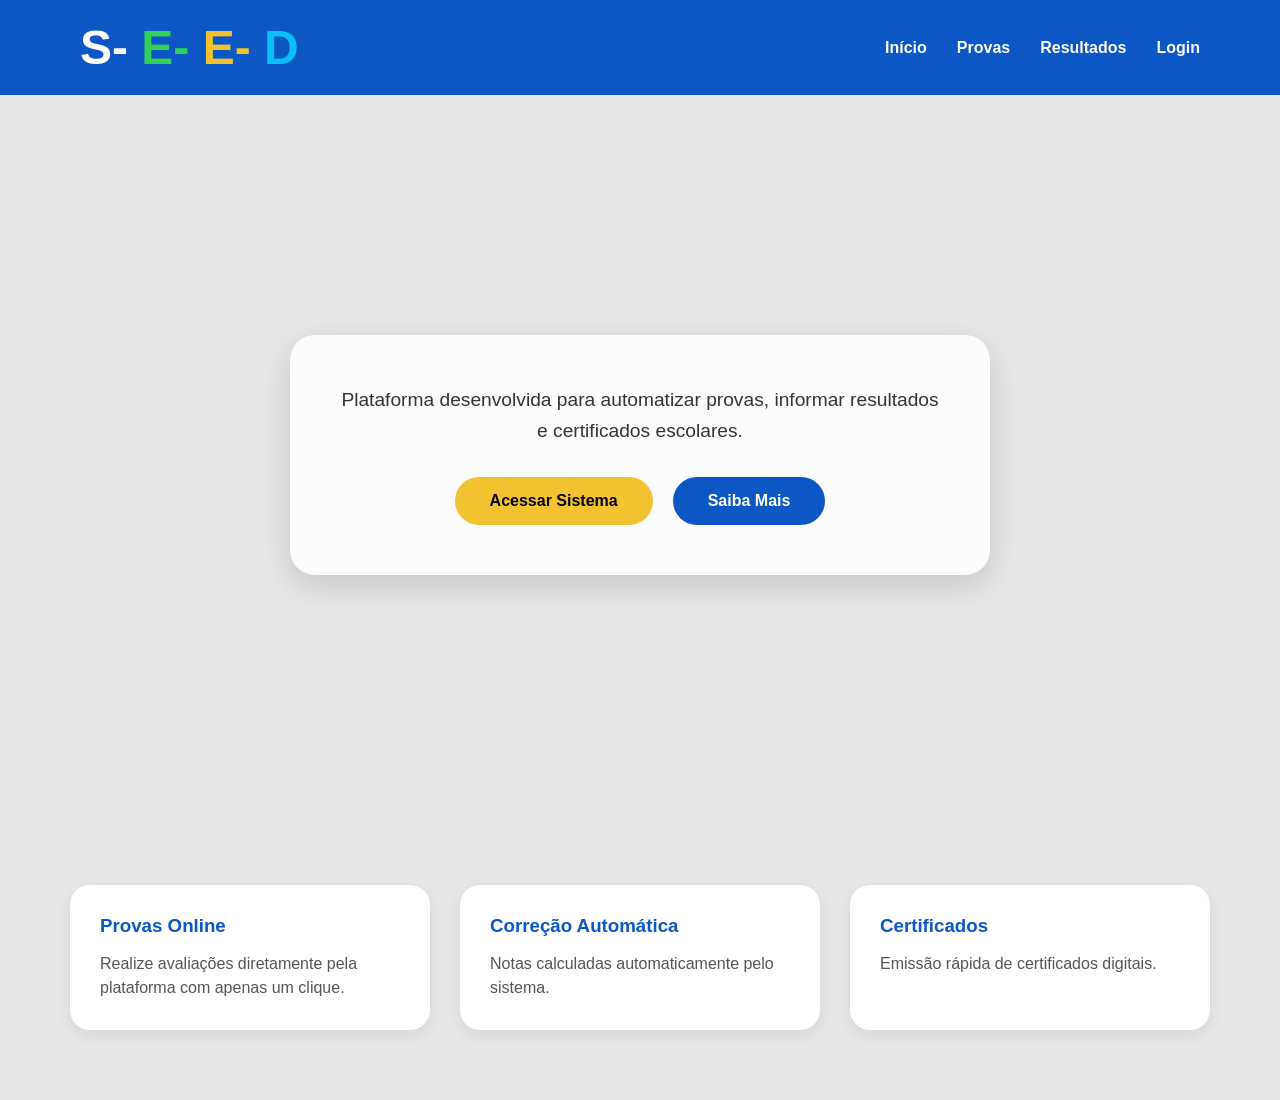
==== frontend/index.html @ aa375d71 "Merge pull request #15 from Rafael-F-A/dev/rafael Atualizaçoes no Frontend" ====
<!DOCTYPE html>
<html lang="pt-br">
<head>
  <meta charset="UTF-8">
  <meta name="viewport" content="width=device-width, initial-scale=1.0">
  <title>SEED — AvaliaEDU</title>
  <link rel="stylesheet" href="css/landing-page.css">
</head>

<body>

  <header id="header">
    <div class="logo">
      <h1>
        <span class="blue">S-</span>
        <span class="green">E-</span>
        <span class="yellow">E-</span>
        <span class="blue2">D</span>
      </h1>
    </div>

    <nav>
      <a href="#inicio">Início</a>
      <a href="#recursos">Provas</a>
      <a href="#recursos">Resultados</a>
      <a href="auth.html">Login</a>
    </nav>
  </header>

  <main>

    <section class="hero" id="inicio">
      <div class="overlay">
        <p>
          Plataforma desenvolvida para automatizar provas, informar
          resultados e certificados escolares.
        </p>

        <div class="buttons">
          <a href="auth.html">
            <button class="btn-yellow">Acessar Sistema</button>
          </a>
          <button class="btn-blue" id="btn-saiba-mais">Saiba Mais</button>
        </div>
      </div>
    </section>

    <section class="cards" id="recursos">

      <div class="card">
        <h3>Provas Online</h3>
        <p>Realize avaliações diretamente pela plataforma com apenas um clique.</p>
      </div>

      <div class="card">
        <h3>Correção Automática</h3>
        <p>Notas calculadas automaticamente pelo sistema.</p>
      </div>

      <div class="card">
        <h3>Certificados</h3>
        <p>Emissão rápida de certificados digitais.</p>
      </div>

    </section>

  </main>

  <script src="js/landing-page.js"></script>
</body>
</html>
---- frontend/css/landing-page.css ----
/* Css da Landing Page */

*{
    margin:0;
    padding:0;
    box-sizing:border-box;
    font-family: Arial, Helvetica, sans-serif;
}

body{
    background-color:#e7e7e7;
}

/* HEADER */

header{
    width:100%;
    background:#0b57c5;
    display:flex;
    justify-content:space-between;
    align-items:center;
    padding:20px 80px;
}

.logo h1{
    font-size:3rem;
}

.blue{
    color:#ffffff;
}

.green{
    color:#34d058;
}

.yellow{
    color:#f2c230;
}
.blue2{
    color:#0abff7;
}

nav{
    display:flex;
    gap:30px;
}

nav a{
    text-decoration:none;
    color:rgb(255, 255, 255);
    font-weight:bold;
    transition:0.3s;
}

nav a:hover{
    color:#f2c230;
}

/* HERO */

.hero{
    width:100%;
    height:80vh;

    background-image:url('../assets/fundo-seed.png');
    background-size:cover;
    background-position:center;

    display:flex;
    justify-content:center;
    align-items:center;
}

.overlay{
    background:rgba(255,255,255,0.88);
    padding:50px;
    border-radius:25px;
    text-align:center;
    max-width:700px;

    box-shadow:0 10px 30px rgba(0,0,0,0.15);
}

.overlay h2{
    font-size:3rem;
    color:#0b57c5;
    margin-bottom:20px;
}

.overlay p{
    font-size:1.2rem;
    color:#333;
    margin-bottom:30px;
    line-height:1.6;
}

.buttons{
    display:flex;
    justify-content:center;
    gap:20px;
}

button{
    border:none;
    padding:15px 35px;
    border-radius:50px;
    cursor:pointer;
    font-size:1rem;
    font-weight:bold;
    transition:0.3s;
}

.btn-yellow{
    background:#f2c230;
}

.btn-blue{
    background:#0b57c5;
    color:white;
}

button:hover{
    transform:scale(1.05);
}

/* CARDS */

.cards{
    width:100%;
    padding:70px;

    display:grid;
    grid-template-columns:repeat(auto-fit,minmax(250px,1fr));
    gap:30px;
}

.card{
    background:white;
    padding:30px;
    border-radius:20px;

    box-shadow:0 5px 15px rgba(0,0,0,0.08);

    transition:0.3s;
}

.card:hover{
    transform:translateY(-8px);
}

.card h3{
    color:#0b57c5;
    margin-bottom:15px;
}

.card p{
    color:#555;
    line-height:1.5;
}

/* RESPONSIVO */

@media(max-width:768px){

    header{
        flex-direction:column;
        gap:20px;
        padding:20px;
    }

    nav{
        flex-wrap:wrap;
        justify-content:center;
    }

    .overlay{
        width:90%;
        padding:30px;
    }

    .overlay h2{
        font-size:2rem;
    }

    .buttons{
        flex-direction:column;
    }

    .cards{
        padding:30px;
    }

}

/* Sombra no header ao rolar (adicionada por landing-page.js) */
header.scrolled {
  box-shadow: 0 4px 16px rgba(0, 0, 0, 0.20);
  transition: box-shadow 0.3s;
}
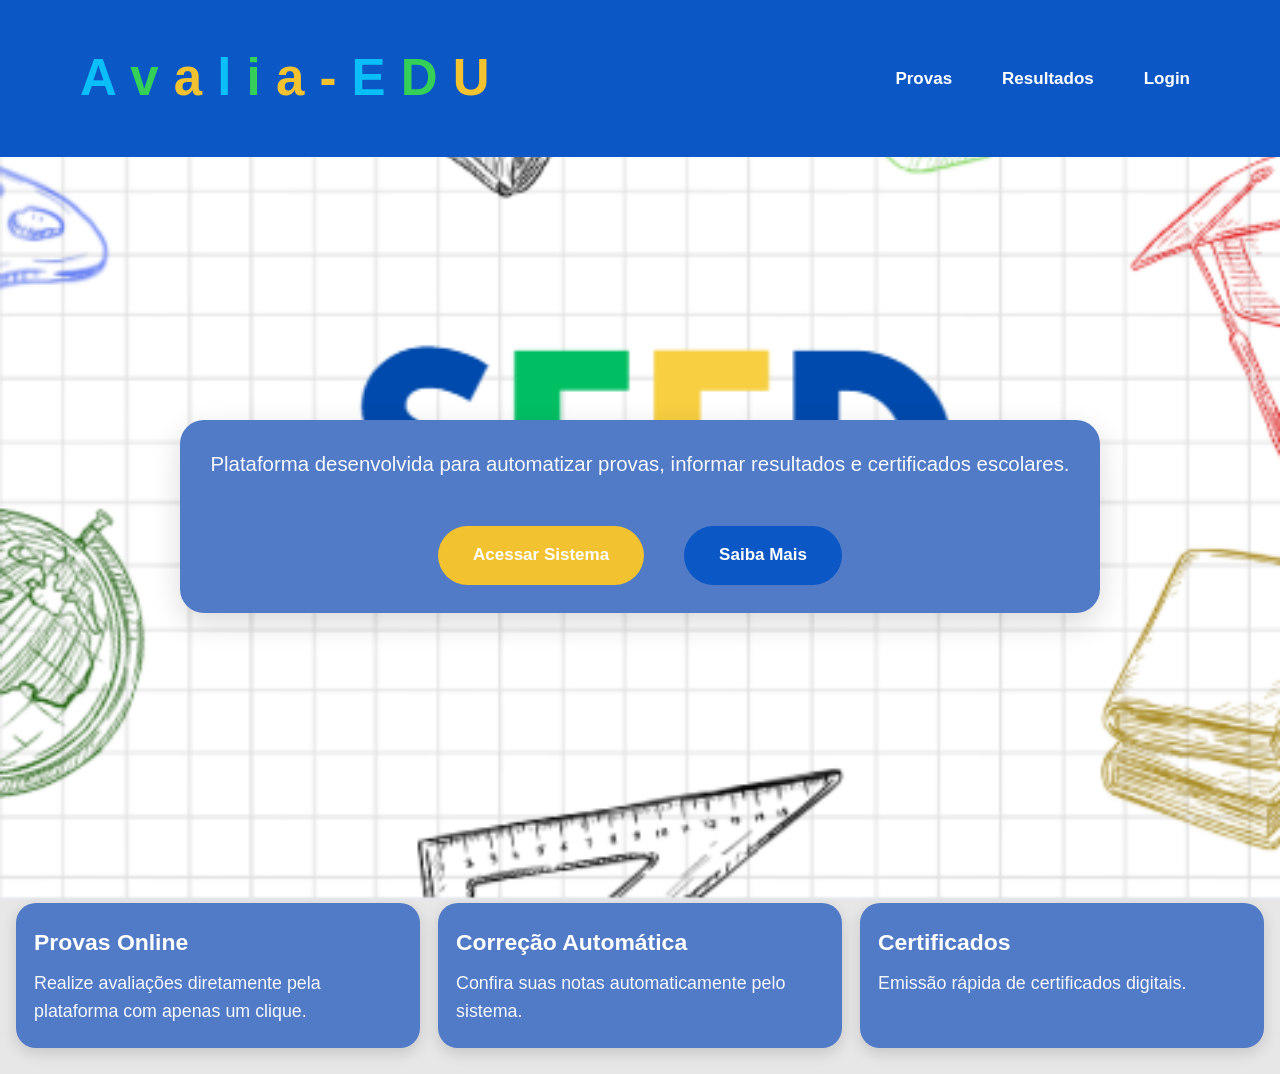
==== commit 00a04c41: "Frontend: novas telas e estrutura inicial" ====
--- a/frontend/index.html
+++ b/frontend/index.html
@@ -1,71 +1,82 @@
-<!DOCTYPE html>
-<html lang="pt-br">
-<head>
-  <meta charset="UTF-8">
-  <meta name="viewport" content="width=device-width, initial-scale=1.0">
-  <title>SEED — AvaliaEDU</title>
-  <link rel="stylesheet" href="css/landing-page.css">
-</head>
-
-<body>
-
-  <header id="header">
-    <div class="logo">
-      <h1>
-        <span class="blue">S-</span>
-        <span class="green">E-</span>
-        <span class="yellow">E-</span>
-        <span class="blue2">D</span>
-      </h1>
-    </div>
-
-    <nav>
-      <a href="#inicio">Início</a>
-      <a href="#recursos">Provas</a>
-      <a href="#recursos">Resultados</a>
-      <a href="auth.html">Login</a>
-    </nav>
-  </header>
-
-  <main>
-
-    <section class="hero" id="inicio">
-      <div class="overlay">
-        <p>
-          Plataforma desenvolvida para automatizar provas, informar
-          resultados e certificados escolares.
-        </p>
-
-        <div class="buttons">
-          <a href="auth.html">
-            <button class="btn-yellow">Acessar Sistema</button>
-          </a>
-          <button class="btn-blue" id="btn-saiba-mais">Saiba Mais</button>
-        </div>
-      </div>
-    </section>
-
-    <section class="cards" id="recursos">
-
-      <div class="card">
-        <h3>Provas Online</h3>
-        <p>Realize avaliações diretamente pela plataforma com apenas um clique.</p>
-      </div>
-
-      <div class="card">
-        <h3>Correção Automática</h3>
-        <p>Notas calculadas automaticamente pelo sistema.</p>
-      </div>
-
-      <div class="card">
-        <h3>Certificados</h3>
-        <p>Emissão rápida de certificados digitais.</p>
-      </div>
-
-    </section>
-
-  </main>
-
-  <script src="js/landing-page.js"></script>
-</body>
+<!DOCTYPE html>
+<html lang="pt-br">
+<head>
+  <meta charset="UTF-8">
+  <meta name="viewport" content="width=device-width, initial-scale=1.0">
+
+  <title>AvaliaEdu</title>
+
+  <link rel="stylesheet" href="./css/main.css">
+  <link rel="stylesheet" href="./css/landing.css">
+  <link rel="image" href="./assets/imagens/logoseed.png">
+
+</head>
+
+<body>
+
+  <header>
+
+    <div class="logo">
+      <h1>
+        <span class="blue2">A</span>
+         <span class="green">v</span>
+        <span class="yellow">a</span>
+          <span class="blue2">l</span>
+          <span class="green">i</span>
+          <span class="yellow">a -</span>
+
+        <span class="blue2">E</span>
+        <span class="green">D</span>
+        <span class="yellow">U</span>
+      </h1>
+    </div>
+
+    <nav>
+      <a href="#">Provas</a>
+      <a href="#">Resultados</a>
+      <a href="tela_login.html">Login</a>
+    </nav>
+
+  </header>
+
+  <main>
+
+    <section class="inicio">
+
+      <div class="overlay">
+
+        <p>
+          Plataforma desenvolvida para automatizar provas, informar
+          resultados e certificados escolares.
+        </p>
+
+       <div class="buttons">
+     <a href="tela_login.html" class="btn-yellow">Acessar Sistema</a>
+     <a href="saiba_mais.html" class="btn-blue">Saiba Mais</a>
+   </div>
+   
+    </section>
+
+    <section class="cards">
+
+      <div class="card">
+        <h3> Provas Online</h3>
+        <p>Realize avaliações diretamente pela plataforma com apenas um clique.</p>
+      </div>
+
+      <div class="card">
+        <h3> Correção Automática</h3>
+        <p>Confira suas notas automaticamente pelo sistema.</p>
+      </div>
+
+      <div class="card">
+        <h3> Certificados</h3>
+        <p>Emissão rápida de certificados digitais.</p>
+      </div>
+
+    </section>
+
+  </main>
+
+</body>
 </html>
--- a/frontend/css/main.css
+++ b/frontend/css/main.css
@@ -0,0 +1,256 @@
+/* Reset + variáveis */
+:root {
+  --font-sans: Arial, Helvetica, sans-serif;
+  --font-base-size: 17px;
+
+  --radius-sm: 10px;
+  --radius-md: 16px;
+  --radius-lg: 25px;
+
+  --space-1: 8px;
+  --space-2: 12px;
+  --space-3: 16px;
+  --space-4: 20px;
+  --space-5: 30px;
+  --space-6: 40px;
+
+  --color-bg: #e7e7e7;
+  --color-surface: #ffffff;
+  --color-text: #1f2937;
+  --color-muted: #4b5563;
+
+  --brand-blue: #0b57c5;
+  --brand-blue-2: #0abff7;
+  --brand-green: #34d058;
+  --brand-yellow: #f2c230;
+
+  --focus: #f2c230;
+
+  --eja-bg: #ffffff;
+  --eja-surface: #ffffff;
+  --eja-text: #000000;
+  --eja-muted: #111827;
+  --eja-brand: #0b57c5;
+  --eja-border: #000000;
+}
+
+*, *::before, *::after {
+  margin: 0;
+  padding: 0;
+  box-sizing: border-box;
+}
+
+html {
+  font-size: var(--font-base-size);
+}
+
+body {
+  font-family: var(--font-sans);
+  background-color: var(--color-bg);
+  color: var(--color-text);
+  line-height: 1.5;
+  -webkit-font-smoothing: antialiased;
+  -moz-osx-font-smoothing: grayscale;
+  background-image: url('../assets/imagens/logoseed.png');
+  background-size: cover;
+  background-position: center;
+  background-repeat: no-repeat;
+  background-attachment: fixed;
+}
+
+img, svg {
+  max-width: 100%;
+  height: auto;
+}
+
+a {
+  color: inherit;
+  text-decoration: none;
+}
+
+button, input, select, textarea {
+  font: inherit;
+}
+
+:focus { outline: none; }
+:focus-visible {
+  outline: 3px solid var(--focus);
+  outline-offset: 2px;
+}
+
+/* Layout base */
+.container {
+  width: min(1100px, 100%);
+  margin-inline: auto;
+  padding-inline: var(--space-4);
+}
+
+/* Card base */
+.card {
+  background: var(--color-surface);
+  border-radius: var(--radius-md);
+  padding: var(--space-5);
+  box-shadow: 0 5px 15px rgba(0,0,0,0.08);
+}
+
+/* Header */
+header {
+  width: 100%;
+  background: var(--brand-blue);
+  display: flex;
+  justify-content: space-between;
+  align-items: center;
+  padding: 40px 80px;
+  gap: var(--space-4);
+}
+
+.logo h1 {
+  font-size: 3rem;
+  letter-spacing: 0.5px;
+}
+
+.blue  { color: #ffffff; }
+.green { color: var(--brand-green); }
+.yellow{ color: var(--brand-yellow); }
+.blue2 { color: var(--brand-blue-2); }
+
+nav {
+  display: flex;
+  gap: 30px;
+  flex-wrap: wrap;
+  justify-content: flex-end;
+}
+
+nav a {
+  color: #fff;
+  font-weight: bold;
+  transition: 0.3s;
+  padding: 8px 10px;
+  border-radius: 12px;
+  text-decoration: none;
+}
+
+nav a:hover {
+  color: var(--brand-yellow);
+}
+
+/* Botões acessíveis */
+.btn,
+button,
+input[type="submit"],
+input[type="button"],
+input[type="reset"],
+a[role="button"] {
+  min-height: 44px;
+  min-width: 44px;
+}
+.btn-yellow,
+.btn-blue,
+.buttons a,
+button {
+  border: none;
+  cursor: pointer;
+  font-weight: bold;
+  transition: transform 0.2s ease, background-color 0.2s ease, color 0.2s ease;
+}
+
+.buttons a,
+.btn-yellow,
+.btn-blue {
+  display: inline-flex;
+  align-items: center;
+  justify-content: center;
+  padding: 20px 35px;
+  border-radius: 50px;
+  font-size: 1rem;
+  line-height: 1.1;
+}
+
+.btn-yellow { background: var(--brand-yellow); color: #fff; }
+.btn-blue   { background: var(--brand-blue);   color: #fff; }
+
+button:hover,
+.btn-yellow:hover,
+.btn-blue:hover,
+.buttons a:hover,
+input[type="submit"]:hover {
+  transform: scale(1.05);
+}
+
+/* Rodapé */
+.rodape {
+  background: var(--brand-blue);
+  color: #fff;
+  text-align: center;
+  padding: 18px;
+  font-size: 0.9rem;
+}
+
+/* Responsividade global */
+@media (max-width: 900px) {
+  header {
+    padding: 20px 24px;
+    flex-direction: column;
+    align-items: flex-start;
+  }
+  .logo h1 { font-size: 1.2rem; }
+  nav { justify-content: center; }
+}
+
+/* Tipografia mínima / layout mais legível em mobile */
+@media (max-width: 480px) {
+  body { font-size: 18px; }
+  .container { padding-inline: var(--space-3); }
+}
+
+/*  Modo EJA  */
+body[data-mode="eja"],
+body.eja {
+
+  background-image: none !important;
+  background-color: var(--eja-bg);
+  color: var(--eja-text);
+  font-size: 18px;
+}
+
+body[data-mode="eja"] *,
+body.eja * {
+  border-color: rgba(0,0,0,0.9);
+}
+
+body[data-mode="eja"] header,
+body.eja header {
+  background: #ffffff;
+  border-bottom: 3px solid #000;
+}
+
+body[data-mode="eja"] nav a,
+body.eja nav a { color: #000; }
+
+body[data-mode="eja"] nav a:hover,
+body.eja nav a:hover {
+  color: #000;
+  text-decoration: underline;
+}
+
+body[data-mode="eja"] .btn-yellow,
+body[data-mode="eja"] .btn-blue,
+body.eja .btn-yellow,
+body.eja .btn-blue,
+body[data-mode="eja"] .buttons a,
+body.eja .buttons a,
+body[data-mode="eja"] input[type="submit"],
+body.eja input[type="submit"] {
+  color: #000;
+  background: #ffffff;
+  border: 3px solid #000;
+  border-radius: 14px;
+  transform: none;
+}
+
+body[data-mode="eja"] .btn-yellow:hover,
+body[data-mode="eja"] .btn-blue:hover,
+body.eja .btn-yellow:hover,
+body.eja .btn-blue:hover {
+  transform: none;
+}
--- a/frontend/css/landing.css
+++ b/frontend/css/landing.css
@@ -0,0 +1,192 @@
+/* Seção do inicio */
+
+.inicio{
+    width:100%;
+    min-height:80vh;
+
+    display:flex;
+    justify-content:center;
+    align-items:center;
+
+    padding:40px 20px;
+}
+
+.hero,
+.overlay{
+    background:rgb(81, 122, 199);
+    color:white;
+
+    padding:28px 22px;
+    border-radius:24px;
+
+    width:100%;
+    max-width:920px;
+
+    text-align:center;
+    box-shadow:0 10px 30px rgba(0,0,0,0.15);
+}
+
+.overlay h2{
+    font-size: clamp(1.35rem, 2.4vw, 2.1rem);
+    margin-bottom:14px;
+    color:white;
+}
+
+.overlay p{
+    font-size: clamp(1rem, 1.8vw, 1.2rem);
+    line-height:1.6;
+    color:rgba(255,255,255,0.95);
+}
+
+/*CARDS*/
+
+.cards{
+    width:100%;
+    padding:26px 16px;
+    display:grid;
+    grid-template-columns:repeat(auto-fit,minmax(260px,1fr));
+    gap:18px;
+}
+
+.card{
+    background:rgb(81, 122, 199);
+    color:white;
+
+    padding:22px 18px;
+    border-radius:20px;
+
+    box-shadow:0 5px 15px rgba(0,0,0,0.15);
+    transition:0.2s;
+}
+
+.card:hover{
+    transform:translateY(-4px);
+}
+
+.card h3{
+    color:white;
+    margin-bottom:10px;
+    font-size: clamp(1.05rem, 2vw, 1.35rem);
+}
+
+.card p{
+    color:rgba(255,255,255,0.95);
+    line-height:1.6;
+    font-size: clamp(0.95rem, 1.6vw, 1.05rem);
+}
+
+
+/* BOTÕES*/
+
+.buttons{
+
+    display:flex;
+
+    justify-content:center;
+
+    gap:40px;
+
+    margin-top:45px;
+
+    flex-wrap:wrap;
+
+}
+
+/*  RESPONSIVIDADE */
+
+@media(max-width:768px){
+
+    .overlay{
+
+        width:95%;
+
+        padding:40px;
+
+    }
+
+    .overlay h2{
+
+        font-size:4rem;
+
+    }
+
+    .cards{
+
+        padding:40px;
+
+    }
+
+}
+
+@media(max-width:480px){
+
+    .cards{
+
+        grid-template-columns:1fr;
+
+    }
+
+}
+
+/*MODO EJA*/
+
+body[data-mode="eja"] .overlay,
+body.eja .overlay{
+
+    background:white;
+
+    color:black;
+
+    border:3px solid black;
+
+    box-shadow:none;
+
+}
+
+body[data-mode="eja"] .overlay h2,
+body.eja .overlay h2{
+
+    color:black;
+
+}
+
+body[data-mode="eja"] .overlay p,
+body.eja .overlay p{
+
+    color:black;
+
+}
+
+body[data-mode="eja"] .card,
+body.eja .card{
+
+    background:white;
+
+    color:black;
+
+    border:3px solid black;
+
+    box-shadow:none;
+
+}
+
+body[data-mode="eja"] .card h3,
+body.eja .card h3{
+
+    color:black;
+
+}
+
+body[data-mode="eja"] .card p,
+body.eja .card p{
+
+    color:black;
+
+}
+
+body[data-mode="eja"] .card:hover,
+body.eja .card:hover{
+
+    transform:none;
+
+}
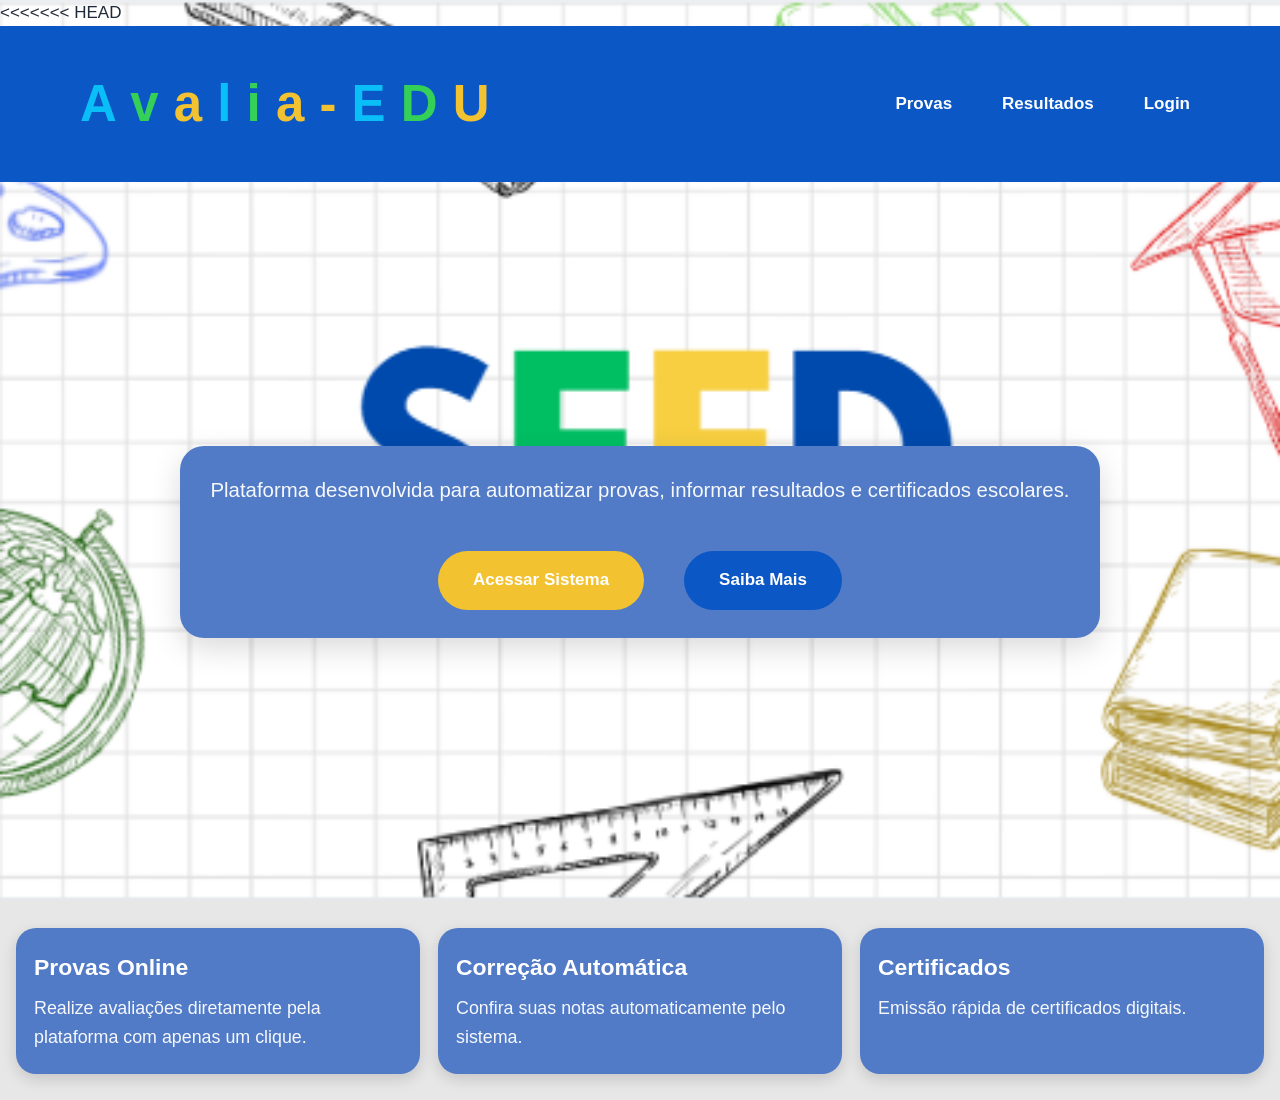
==== commit 0acaf776: "Integração frontend e backend do sistema de provas" ====
--- a/frontend/index.html
+++ b/frontend/index.html
@@ -1,3 +1,4 @@
+<<<<<<< HEAD
 <!DOCTYPE html>
 <html lang="pt-br">
 <head>
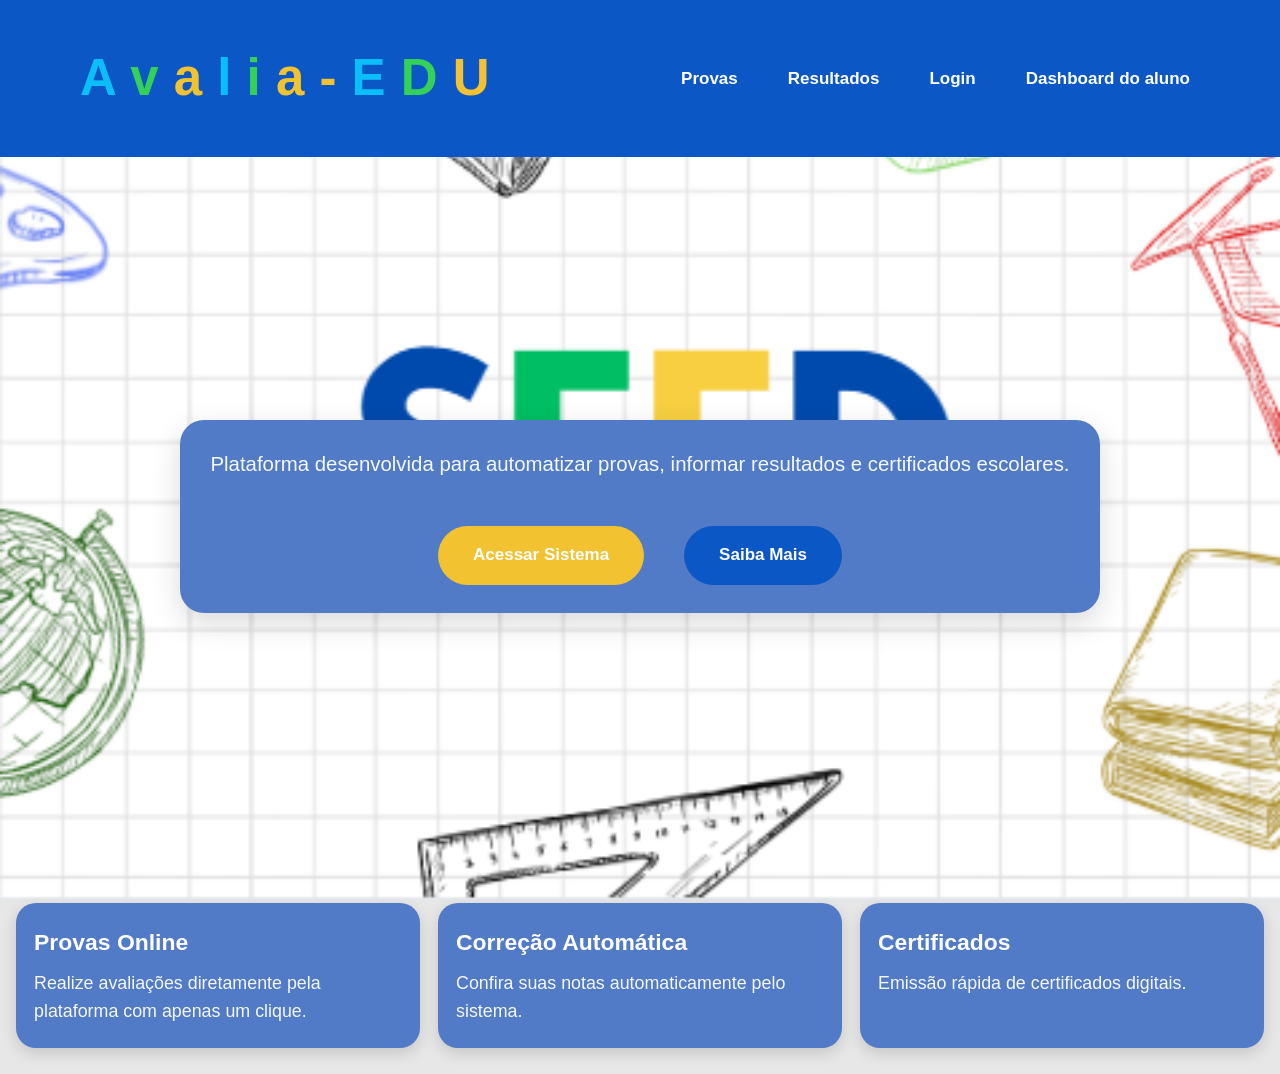
==== commit fafac3f1: "Integração frontend e backend do sistema de provas" ====
--- a/frontend/index.html
+++ b/frontend/index.html
@@ -1,4 +1,3 @@
-<<<<<<< HEAD
 <!DOCTYPE html>
 <html lang="pt-br">
 <head>
@@ -36,6 +35,7 @@
       <a href="#">Provas</a>
       <a href="#">Resultados</a>
       <a href="tela_login.html">Login</a>
+      <a href="./dashboard-aluno.html">Dashboard do aluno</a>
     </nav>
 
   </header>
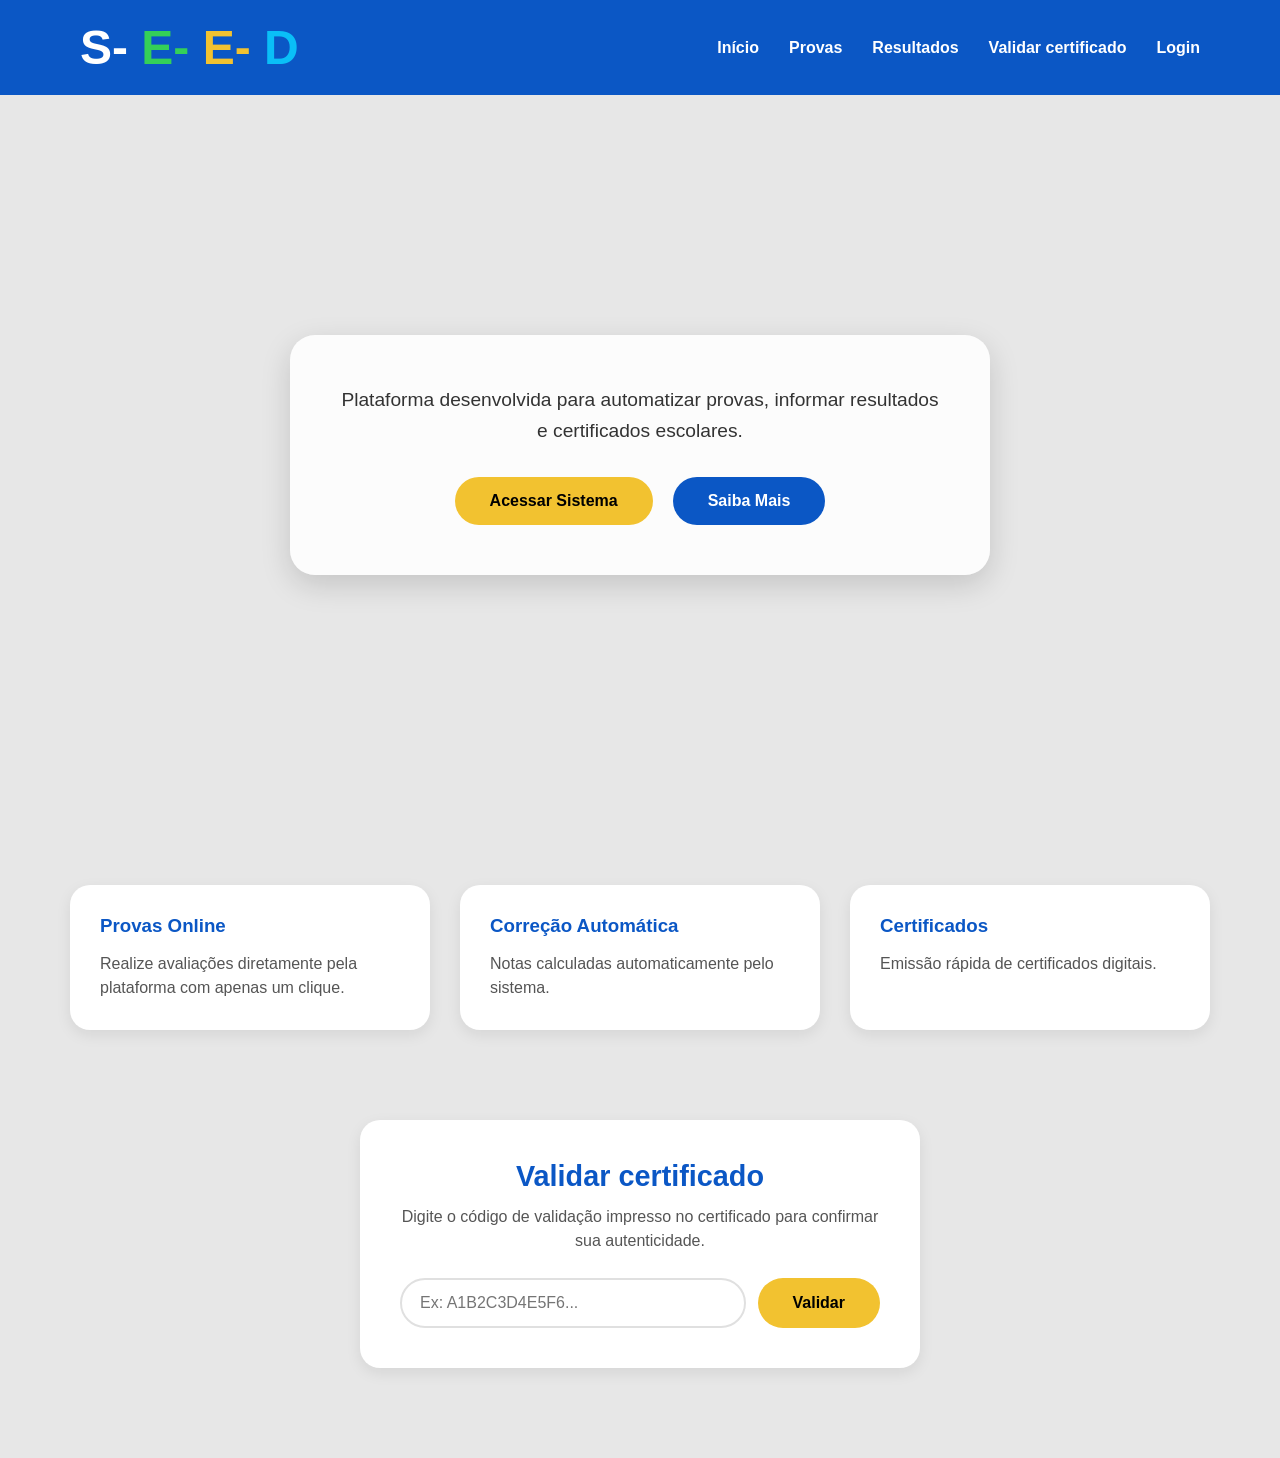
==== commit 9c01778e: "Merge branch 'main' into front/fabio" ====
--- a/frontend/index.html
+++ b/frontend/index.html
@@ -1,83 +1,92 @@
-<!DOCTYPE html>
-<html lang="pt-br">
-<head>
-  <meta charset="UTF-8">
-  <meta name="viewport" content="width=device-width, initial-scale=1.0">
-
-  <title>AvaliaEdu</title>
-
-  <link rel="stylesheet" href="./css/main.css">
-  <link rel="stylesheet" href="./css/landing.css">
-  <link rel="image" href="./assets/imagens/logoseed.png">
-
-</head>
-
-<body>
-
-  <header>
-
-    <div class="logo">
-      <h1>
-        <span class="blue2">A</span>
-         <span class="green">v</span>
-        <span class="yellow">a</span>
-          <span class="blue2">l</span>
-          <span class="green">i</span>
-          <span class="yellow">a -</span>
-
-        <span class="blue2">E</span>
-        <span class="green">D</span>
-        <span class="yellow">U</span>
-      </h1>
-    </div>
-
-    <nav>
-      <a href="#">Provas</a>
-      <a href="#">Resultados</a>
-      <a href="tela_login.html">Login</a>
-      <a href="./dashboard-aluno.html">Dashboard do aluno</a>
-    </nav>
-
-  </header>
-
-  <main>
-
-    <section class="inicio">
-
-      <div class="overlay">
-
-        <p>
-          Plataforma desenvolvida para automatizar provas, informar
-          resultados e certificados escolares.
-        </p>
-
-       <div class="buttons">
-     <a href="tela_login.html" class="btn-yellow">Acessar Sistema</a>
-     <a href="saiba_mais.html" class="btn-blue">Saiba Mais</a>
-   </div>
-   
-    </section>
-
-    <section class="cards">
-
-      <div class="card">
-        <h3> Provas Online</h3>
-        <p>Realize avaliações diretamente pela plataforma com apenas um clique.</p>
-      </div>
-
-      <div class="card">
-        <h3> Correção Automática</h3>
-        <p>Confira suas notas automaticamente pelo sistema.</p>
-      </div>
-
-      <div class="card">
-        <h3> Certificados</h3>
-        <p>Emissão rápida de certificados digitais.</p>
-      </div>
-
-    </section>
-
-  </main>
-
-</body>
+<!DOCTYPE html>
+<html lang="pt-br">
+<head>
+  <meta charset="UTF-8">
+  <meta name="viewport" content="width=device-width, initial-scale=1.0">
+  <title>SEED — AvaliaEDU</title>
+  <link rel="stylesheet" href="css/landing-page.css">
+</head>
+
+<body>
+
+  <header id="header">
+    <div class="logo">
+      <h1>
+        <span class="blue">S-</span>
+        <span class="green">E-</span>
+        <span class="yellow">E-</span>
+        <span class="blue2">D</span>
+      </h1>
+    </div>
+
+    <nav>
+      <a href="#inicio">Início</a>
+      <a href="#recursos">Provas</a>
+      <a href="#recursos">Resultados</a>
+      <a href="#validar">Validar certificado</a>
+      <a href="auth.html">Login</a>
+    </nav>
+  </header>
+
+  <main>
+
+    <section class="hero" id="inicio">
+      <div class="overlay">
+        <p>
+          Plataforma desenvolvida para automatizar provas, informar
+          resultados e certificados escolares.
+        </p>
+
+        <div class="buttons">
+          <a href="auth.html">
+            <button class="btn-yellow">Acessar Sistema</button>
+          </a>
+          <button class="btn-blue" id="btn-saiba-mais">Saiba Mais</button>
+        </div>
+      </div>
+    </section>
+
+    <section class="cards" id="recursos">
+
+      <div class="card">
+        <h3>Provas Online</h3>
+        <p>Realize avaliações diretamente pela plataforma com apenas um clique.</p>
+      </div>
+
+      <div class="card">
+        <h3>Correção Automática</h3>
+        <p>Notas calculadas automaticamente pelo sistema.</p>
+      </div>
+
+      <div class="card">
+        <h3>Certificados</h3>
+        <p>Emissão rápida de certificados digitais.</p>
+      </div>
+
+    </section>
+
+    <section class="validar-section" id="validar">
+      <div class="validar-card">
+        <h2>Validar certificado</h2>
+        <p>Digite o código de validação impresso no certificado para confirmar sua autenticidade.</p>
+
+        <form id="form-validar-certificado" class="validar-form" autocomplete="off">
+          <input
+            type="text"
+            id="input-codigo-certificado"
+            placeholder="Ex: A1B2C3D4E5F6..."
+            maxlength="64"
+            required
+          >
+          <button type="submit" class="btn-yellow" id="btn-validar-certificado">Validar</button>
+        </form>
+
+        <div id="resultado-validacao" class="resultado-validacao" hidden></div>
+      </div>
+    </section>
+
+  </main>
+
+  <script src="js/landing-page.js"></script>
+</body>
 </html>
--- a/frontend/css/landing-page.css
+++ b/frontend/css/landing-page.css
@@ -0,0 +1,348 @@
+/* Css da Landing Page */
+
+*{
+    margin:0;
+    padding:0;
+    box-sizing:border-box;
+    font-family: Arial, Helvetica, sans-serif;
+}
+
+body{
+    background-color:#e7e7e7;
+}
+
+/* HEADER */
+
+header{
+    width:100%;
+    background:#0b57c5;
+    display:flex;
+    justify-content:space-between;
+    align-items:center;
+    padding:20px 80px;
+}
+
+.logo h1{
+    font-size:3rem;
+}
+
+.blue{
+    color:#ffffff;
+}
+
+.green{
+    color:#34d058;
+}
+
+.yellow{
+    color:#f2c230;
+}
+.blue2{
+    color:#0abff7;
+}
+
+nav{
+    display:flex;
+    gap:30px;
+}
+
+nav a{
+    text-decoration:none;
+    color:rgb(255, 255, 255);
+    font-weight:bold;
+    transition:0.3s;
+}
+
+nav a:hover{
+    color:#f2c230;
+}
+
+/* HERO */
+
+.hero{
+    width:100%;
+    height:80vh;
+
+    background-image:url('../assets/fundo-seed.png');
+    background-size:cover;
+    background-position:center;
+
+    display:flex;
+    justify-content:center;
+    align-items:center;
+}
+
+.overlay{
+    background:rgba(255,255,255,0.88);
+    padding:50px;
+    border-radius:25px;
+    text-align:center;
+    max-width:700px;
+
+    box-shadow:0 10px 30px rgba(0,0,0,0.15);
+}
+
+.overlay h2{
+    font-size:3rem;
+    color:#0b57c5;
+    margin-bottom:20px;
+}
+
+.overlay p{
+    font-size:1.2rem;
+    color:#333;
+    margin-bottom:30px;
+    line-height:1.6;
+}
+
+.buttons{
+    display:flex;
+    justify-content:center;
+    gap:20px;
+}
+
+button{
+    border:none;
+    padding:15px 35px;
+    border-radius:50px;
+    cursor:pointer;
+    font-size:1rem;
+    font-weight:bold;
+    transition:0.3s;
+}
+
+.btn-yellow{
+    background:#f2c230;
+}
+
+.btn-blue{
+    background:#0b57c5;
+    color:white;
+}
+
+button:hover{
+    transform:scale(1.05);
+}
+
+/* CARDS */
+
+.cards{
+    width:100%;
+    padding:70px;
+
+    display:grid;
+    grid-template-columns:repeat(auto-fit,minmax(250px,1fr));
+    gap:30px;
+}
+
+.card{
+    background:white;
+    padding:30px;
+    border-radius:20px;
+
+    box-shadow:0 5px 15px rgba(0,0,0,0.08);
+
+    transition:0.3s;
+}
+
+.card:hover{
+    transform:translateY(-8px);
+}
+
+.card h3{
+    color:#0b57c5;
+    margin-bottom:15px;
+}
+
+.card p{
+    color:#555;
+    line-height:1.5;
+}
+
+/* RESPONSIVO */
+
+@media(max-width:768px){
+
+    header{
+        flex-direction:column;
+        gap:20px;
+        padding:20px;
+    }
+
+    nav{
+        flex-wrap:wrap;
+        justify-content:center;
+    }
+
+    .overlay{
+        width:90%;
+        padding:30px;
+    }
+
+    .overlay h2{
+        font-size:2rem;
+    }
+
+    .buttons{
+        flex-direction:column;
+    }
+
+    .cards{
+        padding:30px;
+    }
+
+}
+
+/* Sombra no header ao rolar (adicionada por landing-page.js) */
+header.scrolled {
+  box-shadow: 0 4px 16px rgba(0, 0, 0, 0.20);
+  transition: box-shadow 0.3s;
+}
+
+/* VALIDAR CERTIFICADO (US22) */
+
+.validar-section{
+    width:100%;
+    padding:20px 80px 90px;
+    display:flex;
+    justify-content:center;
+}
+
+.validar-card{
+    background:white;
+    width:100%;
+    max-width:560px;
+    padding:40px;
+    border-radius:20px;
+    box-shadow:0 5px 15px rgba(0,0,0,0.08);
+    text-align:center;
+}
+
+.validar-card h2{
+    color:#0b57c5;
+    font-size:1.8rem;
+    margin-bottom:12px;
+}
+
+.validar-card > p{
+    color:#555;
+    line-height:1.5;
+    margin-bottom:25px;
+}
+
+.validar-form{
+    display:flex;
+    gap:12px;
+}
+
+.validar-form input{
+    flex:1;
+    padding:14px 18px;
+    border-radius:50px;
+    border:2px solid #e0e0e0;
+    font-size:1rem;
+    outline:none;
+    transition:0.3s;
+}
+
+.validar-form input:focus{
+    border-color:#0b57c5;
+}
+
+.validar-form button:disabled{
+    opacity:0.6;
+    cursor:not-allowed;
+    transform:none;
+}
+
+.resultado-validacao{
+    margin-top:25px;
+    padding:20px;
+    border-radius:15px;
+    text-align:left;
+    animation:fadeInValidacao 0.3s ease;
+}
+
+.resultado-validacao.valido{
+    background:#e9f9ee;
+    border:2px solid #34d058;
+}
+
+.resultado-validacao.invalido{
+    background:#fdecec;
+    border:2px solid #e0453c;
+}
+
+.resultado-validacao.erro{
+    background:#fff7e0;
+    border:2px solid #f2c230;
+}
+
+.resultado-status{
+    display:flex;
+    align-items:center;
+    gap:10px;
+    font-weight:bold;
+    font-size:1.05rem;
+    margin-bottom:12px;
+}
+
+.resultado-validacao.valido .resultado-status{ color:#1d8a3f; }
+.resultado-validacao.invalido .resultado-status{ color:#b8312a; }
+.resultado-validacao.erro .resultado-status{ color:#a9780c; }
+
+.resultado-icone{
+    width:28px;
+    height:28px;
+    border-radius:50%;
+    display:flex;
+    align-items:center;
+    justify-content:center;
+    font-size:1rem;
+    color:white;
+    flex-shrink:0;
+}
+
+.resultado-validacao.valido .resultado-icone{ background:#34d058; }
+.resultado-validacao.invalido .resultado-icone{ background:#e0453c; }
+.resultado-validacao.erro .resultado-icone{ background:#f2c230; }
+
+.resultado-detalhes{
+    display:grid;
+    grid-template-columns:auto 1fr;
+    gap:6px 14px;
+    font-size:0.95rem;
+    color:#333;
+}
+
+.resultado-detalhes dt{
+    color:#777;
+    font-weight:bold;
+}
+
+.resultado-detalhes dd{
+    margin:0;
+    word-break:break-word;
+}
+
+.resultado-mensagem{
+    font-size:0.95rem;
+    color:#555;
+}
+
+@keyframes fadeInValidacao{
+    from{ opacity:0; transform:translateY(-6px); }
+    to{ opacity:1; transform:translateY(0); }
+}
+
+@media(max-width:768px){
+    .validar-section{
+        padding:15px 20px 60px;
+    }
+    .validar-card{
+        padding:28px 24px;
+    }
+    .validar-form{
+        flex-direction:column;
+    }
+}
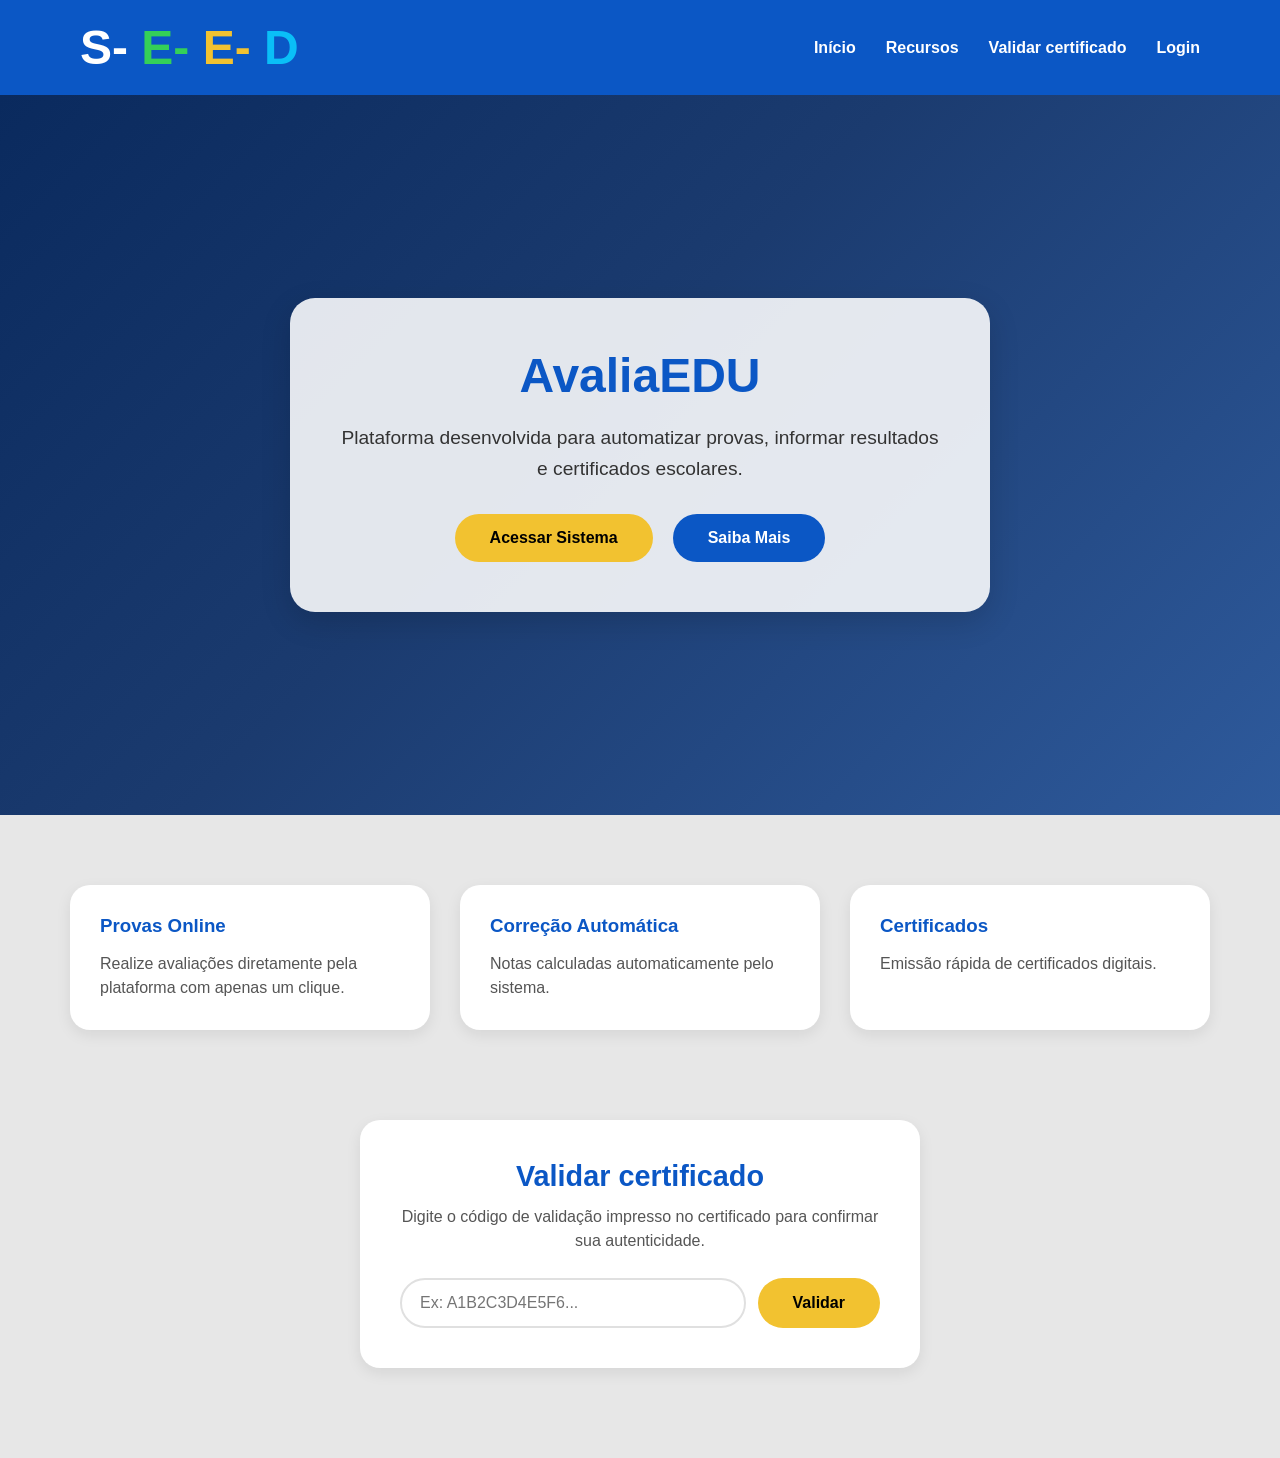
==== commit 35bf75b6: "fix: corrige achados da auditoria (front, back, banco, seguranca) Backend: - Simulado: corrige 500 e" ====
--- a/frontend/index.html
+++ b/frontend/index.html
@@ -3,6 +3,13 @@
 <head>
   <meta charset="UTF-8">
   <meta name="viewport" content="width=device-width, initial-scale=1.0">
+  <meta name="description" content="AvaliaEDU — plataforma da SEED/Sergipe para provas, simulados online e certificados digitais com validação pública.">
+  <link rel="icon" type="image/svg+xml" href="/favicon.svg">
+  <meta property="og:type" content="website">
+  <meta property="og:title" content="AvaliaEDU — SEED Sergipe">
+  <meta property="og:description" content="Provas, simulados e certificados digitais online da Secretaria de Estado da Educação de Sergipe.">
+  <meta property="og:image" content="https://frontend-ten-beryl-38.vercel.app/og-image.png">
+  <meta property="og:url" content="https://frontend-ten-beryl-38.vercel.app/">
   <title>SEED — AvaliaEDU</title>
   <link rel="stylesheet" href="css/landing-page.css">
 </head>
@@ -11,18 +18,17 @@
 
   <header id="header">
     <div class="logo">
-      <h1>
-        <span class="blue">S-</span>
-        <span class="green">E-</span>
-        <span class="yellow">E-</span>
-        <span class="blue2">D</span>
+      <h1 aria-label="AvaliaEDU — SEED Sergipe">
+        <span class="blue" aria-hidden="true">S-</span>
+        <span class="green" aria-hidden="true">E-</span>
+        <span class="yellow" aria-hidden="true">E-</span>
+        <span class="blue2" aria-hidden="true">D</span>
       </h1>
     </div>
 
     <nav>
       <a href="#inicio">Início</a>
-      <a href="#recursos">Provas</a>
-      <a href="#recursos">Resultados</a>
+      <a href="#recursos">Recursos</a>
       <a href="#validar">Validar certificado</a>
       <a href="auth.html">Login</a>
     </nav>
@@ -32,6 +38,7 @@
 
     <section class="hero" id="inicio">
       <div class="overlay">
+        <h2>AvaliaEDU</h2>
         <p>
           Plataforma desenvolvida para automatizar provas, informar
           resultados e certificados escolares.
@@ -71,6 +78,7 @@
         <p>Digite o código de validação impresso no certificado para confirmar sua autenticidade.</p>
 
         <form id="form-validar-certificado" class="validar-form" autocomplete="off">
+          <label for="input-codigo-certificado" class="sr-only">Código de validação do certificado</label>
           <input
             type="text"
             id="input-codigo-certificado"
--- a/frontend/css/landing-page.css
+++ b/frontend/css/landing-page.css
@@ -7,6 +7,19 @@
     font-family: Arial, Helvetica, sans-serif;
 }
 
+/* Conteúdo visível apenas para leitores de tela (acessibilidade) */
+.sr-only{
+    position:absolute;
+    width:1px;
+    height:1px;
+    padding:0;
+    margin:-1px;
+    overflow:hidden;
+    clip:rect(0,0,0,0);
+    white-space:nowrap;
+    border:0;
+}
+
 body{
     background-color:#e7e7e7;
 }
@@ -63,7 +76,7 @@
     width:100%;
     height:80vh;
 
-    background-image:url('../assets/fundo-seed.png');
+    background-image: linear-gradient(135deg, #0a2a5e 0%, #1b3b6f 45%, #2e5a9c 100%);
     background-size:cover;
     background-position:center;
 
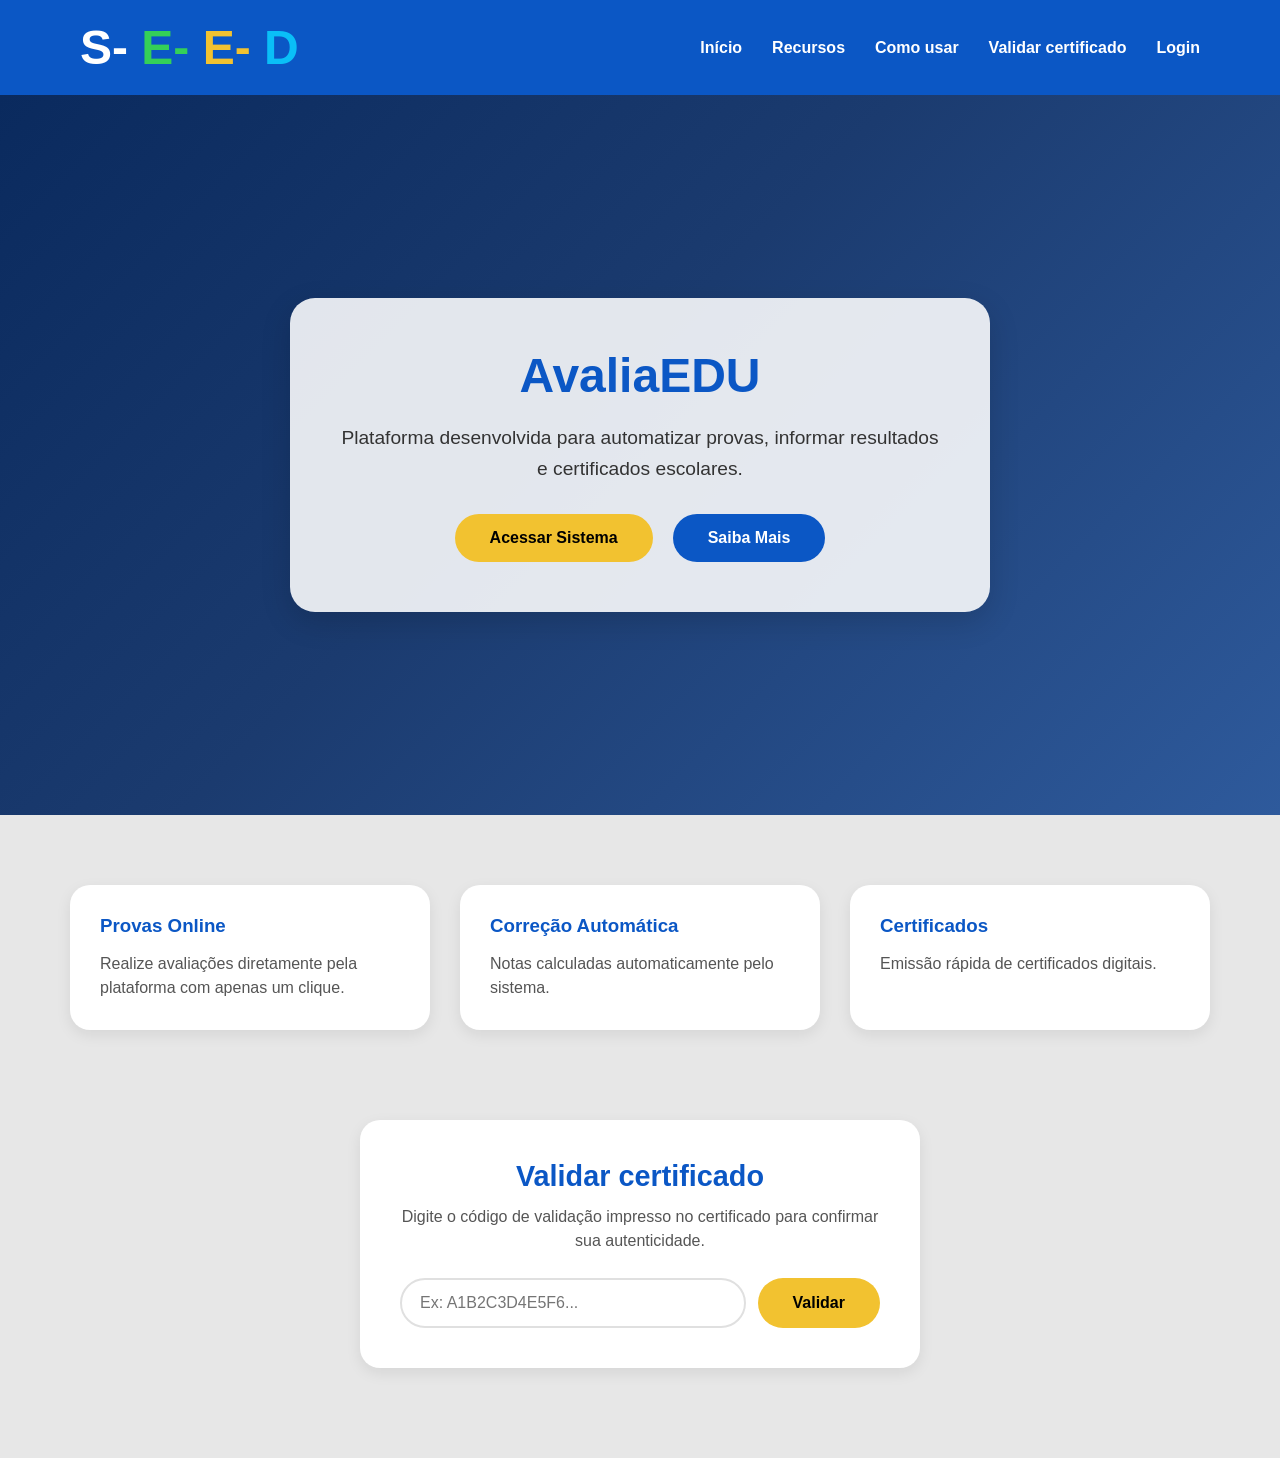
==== commit 273e8c23: "feat(frontend): pagina publica de orientacao de uso (orientacao.html) - Guia do aluno (publico): log" ====
--- a/frontend/index.html
+++ b/frontend/index.html
@@ -29,6 +29,7 @@
     <nav>
       <a href="#inicio">Início</a>
       <a href="#recursos">Recursos</a>
+      <a href="orientacao.html">Como usar</a>
       <a href="#validar">Validar certificado</a>
       <a href="auth.html">Login</a>
     </nav>
